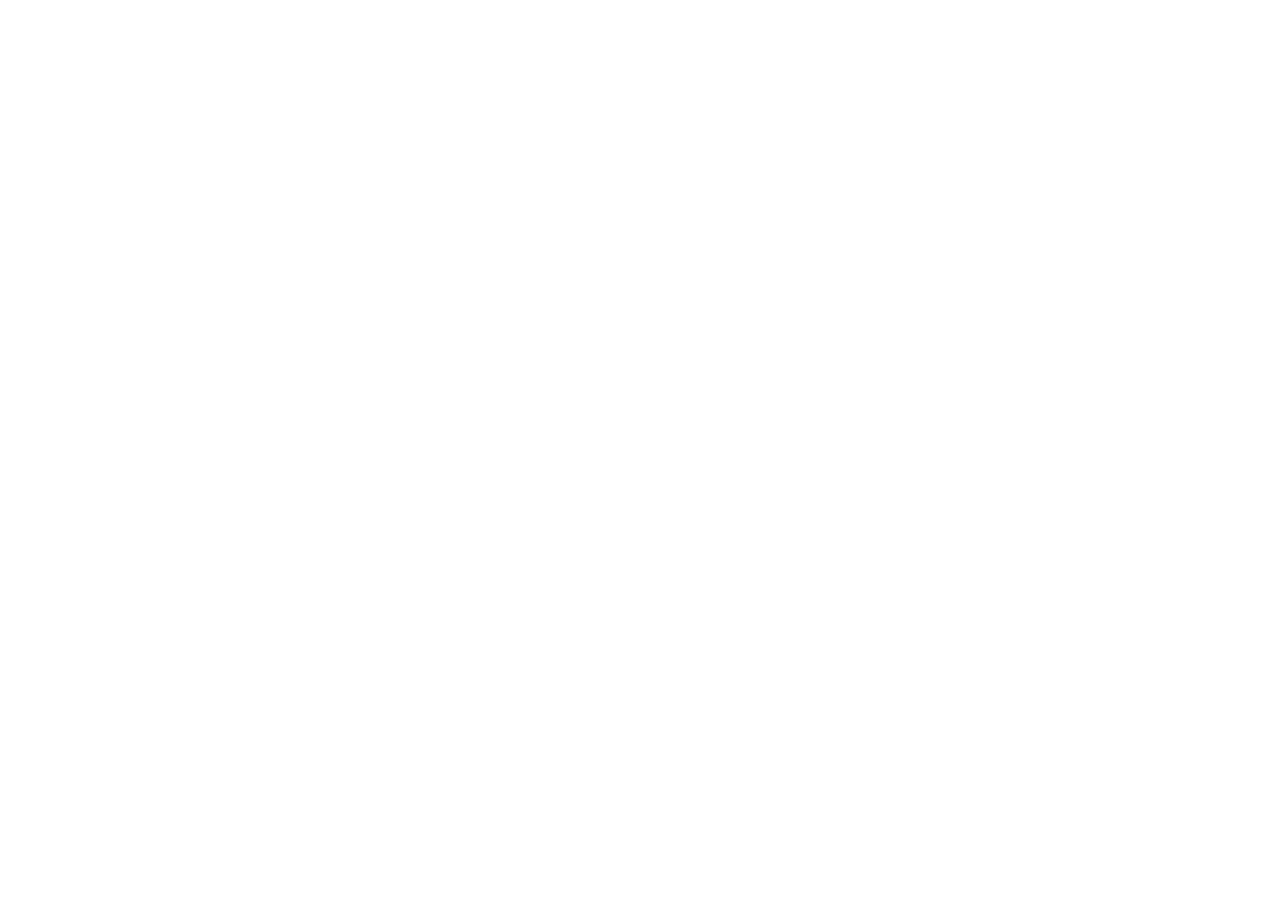
==== about.html @ e214a781 "Add poze, init html si css pagina about" ====
<!DOCTYPE html>
<html lang="en">
<head>
    <meta charset="UTF-8">
    <meta http-equiv="X-UA-Compatible" content="IE=edge">
    <meta name="viewport" content="width=device-width, initial-scale=1.0">
    <link rel="stylesheet" href="" />
    <link rel="preconnect" href="https://fonts.googleapis.com" />
    <link rel="preconnect" href="https://fonts.gstatic.com" crossorigin />
    <link
      href="https://fonts.googleapis.com/css2?family=Poppins:ital,wght@0,400;0,600;0,700;0,800;1,400;1,600;1,700;1,800&family=Rubik:wght@400;500;600;700&family=Space+Mono:wght@400;700&display=swap"
      rel="stylesheet"
    />
    <link rel="preconnect" href="https://fonts.googleapis.com" />
    <link rel="preconnect" href="https://fonts.gstatic.com" crossorigin />
    <link
      href="https://fonts.googleapis.com/css2?family=Lexend+Deca:wght@400;500;600;700;800&family=Poppins:ital,wght@0,400;0,600;0,700;0,800;1,400;1,600;1,700;1,800&family=Rubik:wght@400;500;600;700&family=Space+Mono:wght@400;700&display=swap"
      rel="stylesheet"
    />
    <title>Scoot About</title>
</head>
<body>
    
</body>
</html>
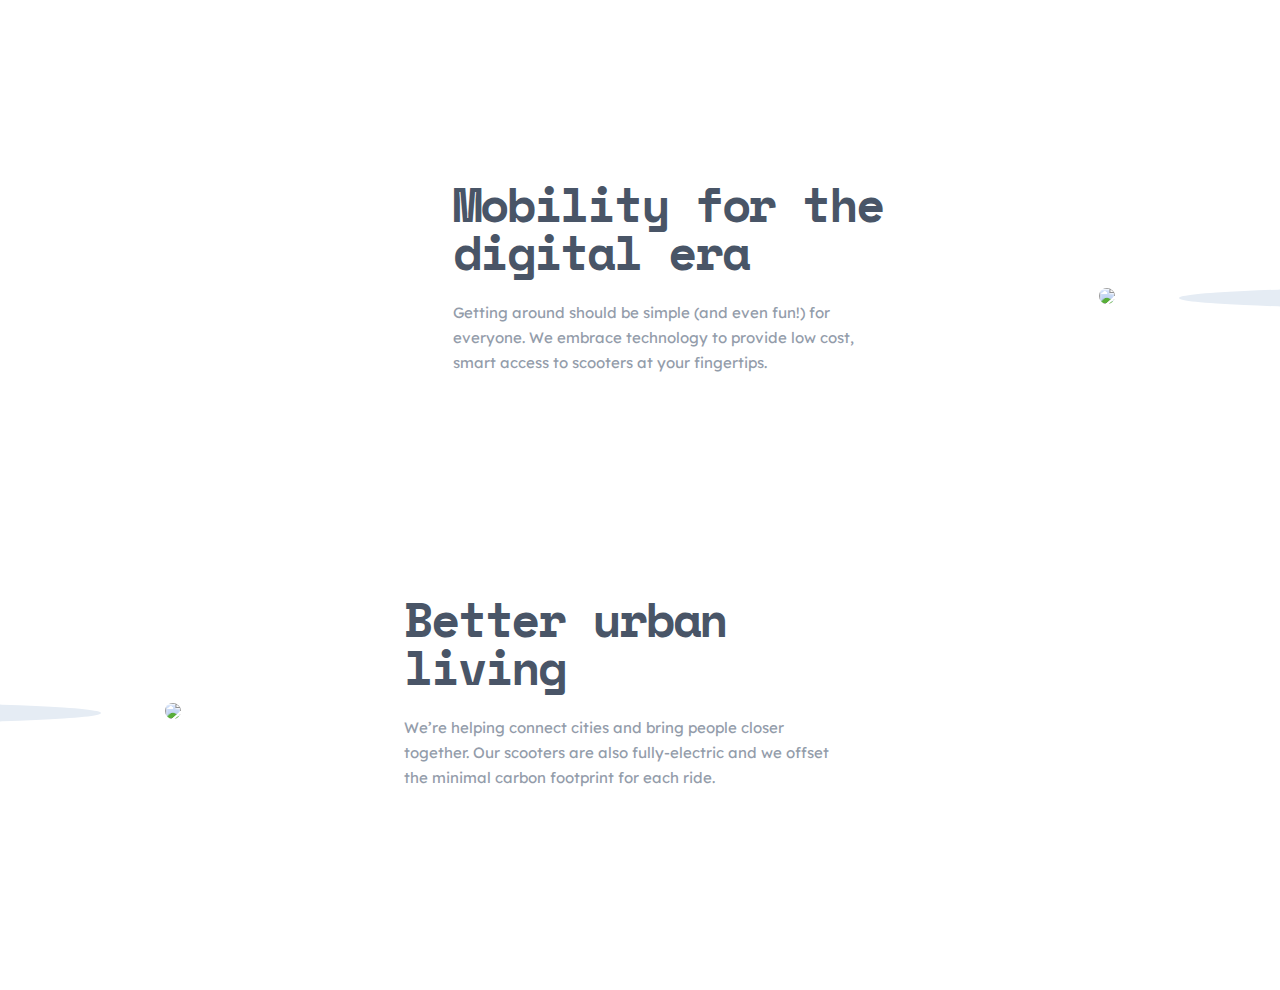
==== commit 7bedccf0: "Add sectiune-1 si sectiune-2" ====
--- a/about.html
+++ b/about.html
@@ -1,25 +1,54 @@
 <!DOCTYPE html>
 <html lang="en">
 <head>
-    <meta charset="UTF-8">
-    <meta http-equiv="X-UA-Compatible" content="IE=edge">
-    <meta name="viewport" content="width=device-width, initial-scale=1.0">
-    <link rel="stylesheet" href="" />
-    <link rel="preconnect" href="https://fonts.googleapis.com" />
-    <link rel="preconnect" href="https://fonts.gstatic.com" crossorigin />
-    <link
-      href="https://fonts.googleapis.com/css2?family=Poppins:ital,wght@0,400;0,600;0,700;0,800;1,400;1,600;1,700;1,800&family=Rubik:wght@400;500;600;700&family=Space+Mono:wght@400;700&display=swap"
-      rel="stylesheet"
-    />
-    <link rel="preconnect" href="https://fonts.googleapis.com" />
-    <link rel="preconnect" href="https://fonts.gstatic.com" crossorigin />
-    <link
-      href="https://fonts.googleapis.com/css2?family=Lexend+Deca:wght@400;500;600;700;800&family=Poppins:ital,wght@0,400;0,600;0,700;0,800;1,400;1,600;1,700;1,800&family=Rubik:wght@400;500;600;700&family=Space+Mono:wght@400;700&display=swap"
-      rel="stylesheet"
-    />
-    <title>Scoot About</title>
+  <meta charset="UTF-8">
+  <meta http-equiv="X-UA-Compatible" content="IE=edge">
+  <meta name="viewport" content="width=device-width, initial-scale=1.0">
+  <link rel="stylesheet" href="./style.about.css"/>
+  <link rel="preconnect" href="https://fonts.googleapis.com"/>
+  <link rel="preconnect" href="https://fonts.gstatic.com" crossorigin />
+  <link href="https://fonts.googleapis.com/css2?family=Poppins:ital,wght@0,400;0,600;0,700;0,800;1,400;1,600;1,700;1,800&family=Rubik:wght@400;500;600;700&family=Space+Mono:wght@400;700&display=swap" rel="stylesheet"/>
+  <link rel="preconnect" href="https://fonts.googleapis.com" />
+  <link rel="preconnect" href="https://fonts.gstatic.com" crossorigin/>
+  <link href="https://fonts.googleapis.com/css2?family=Lexend+Deca:wght@400;500;600;700;800&family=Poppins:ital,wght@0,400;0,600;0,700;0,800;1,400;1,600;1,700;1,800&family=Rubik:wght@400;500;600;700&family=Space+Mono:wght@400;700&display=swap" rel="stylesheet"/>
+  <title>Scoot About</title>
 </head>
 <body>
-    
+  <!-- Cele 3 sectiuni -->
+  <section>
+    <div class="container-cele3sectiuni">
+      <div class="section-1">
+        <div class="left-column">
+          <h2 class="header">Mobility for the digital era</h2>
+          <p class="text">Getting around should be simple (and even fun!) for everyone. We embrace technology to provide low cost, smart access to scooters at your fingertips.</p>
+        </div>
+        <div class="right-column">
+          <div>
+            <img class="picture" src="img/Picture.4.png"/>
+          </div>
+          <div class="round-picture"></div>
+          <div class="arrow">
+            <img class="arrow-1 arrow-4" src="img/Arrow.4.svg"/>
+          </div>
+        </div>
+      </div>
+    </div>
+
+    <div class="section-2"> 
+      <div class="right-column reverse-right-column">
+        <div class="round-picture reverse-round-picture"></div>
+        <div>
+          <img class="picture reverse-picture" src="img/Picture.5.png"/>
+        </div>
+        <div class="arrow reverce-arrow">
+          <img class="arrow-1 arrow-2" src="img/Arrow.2.svg"/>
+        </div>
+      </div>
+      <div class="left-column mobile-left-column">
+        <h2 class="header">Better urban living</h2>
+        <p class="text">We’re helping connect cities and bring people closer together. Our scooters are also fully-electric and we offset the minimal carbon footprint for each ride.</p>
+      </div>
+    </div>
+  </section>
 </body>
 </html>--- a/style.about.css
+++ b/style.about.css
@@ -0,0 +1,176 @@
+* {
+    padding: 0;
+    margin: 0;
+    box-sizing: border-box;  
+}
+
+
+.header { 
+    font-family: 'Space Mono', sans-serif;
+    margin-bottom: 0;
+    font-weight: 700;
+    font-size: 48px;
+    letter-spacing: -2.14286px;
+    line-height: 48px;
+    color: #495567;
+}
+
+.text {
+    font-family: 'Lexend Deca', sans-serif;
+    width: 445px;
+    font-weight: 400;
+    font-size: 15px;
+    line-height: 25px;
+    margin-top: 24px;
+    margin-bottom: 40px;
+    color: #939CAA;
+}
+
+.button-cele3sectiuni {
+    font-family: 'Space Mono', sans-serif;
+    font-size: 15px;
+    font-weight: 700;
+    text-align: center;
+    color: #FFFFFF;
+    border: none;
+    background-color: #FCB72B;
+    padding: 14px 44px;
+    cursor: pointer;
+}
+
+.button-cele3sectiuni:hover {
+    background-color: #FFFFFF;
+    color: #FCB72B;
+    border: 3px solid #FCB72B;
+    padding: 11px 41px;
+}
+
+.container-cele3sectiuni {
+    margin-top: 180px;
+    margin-bottom: 180px;
+    overflow: hidden;
+}
+
+.section-1 {
+    display: flex;
+    flex-direction: row;
+    align-items: center;
+    justify-content: end;
+}
+
+.left-column {
+    max-width: 445px;
+    margin-right: 76px;
+}
+
+.right-column {
+    display: flex;
+    flex-direction: row;
+    position: relative;
+    margin-right: -344px;
+}
+
+.reverse-right-column {
+    margin-right: 0;
+    margin-left: -344px;
+}
+
+.picture {
+    width: 445px;
+    margin: 0 64px 0 125px;
+    border-radius: 50%;
+}
+
+.reverse-picture {
+    margin: 0 223px 0 64px;
+}
+
+.round-picture {
+    background-color: #E5ECF4;
+    border-radius: 50%;
+    width: 445px;
+}
+
+
+
+.arrow {
+    position: absolute;  
+    bottom: 0;
+    right: 327px;
+}
+
+.reverce-arrow {
+    top: 0;
+}
+
+.arrow-1 {
+    width: 735px;
+}
+
+.arrow-2 {
+    padding-top: 17px;
+    padding-right: 161px;
+}
+
+.arrow-4 {
+    padding-bottom: 38px;
+}
+
+.section-2 { 
+    display: flex;
+    flex-direction: row;
+    margin-top: 143px;
+    margin-bottom: 160px;
+    align-items: center;
+}
+
+
+@media screen and(max-width: 375px) {
+    
+}
+
+
+@media screen and (max-width: 768px ) {
+    /* Cele 3 sectiuni */
+    .header {
+        margin: 0 58px;
+    }
+    .text {
+        margin: 40px 0;
+        width: auto;
+    }
+    .section-1 {
+        flex-direction: column-reverse;
+    }
+
+    .section-2 {
+        margin-top: 128px;
+        margin-bottom: 120px;
+        flex-direction: column;
+    }
+
+    .left-column {
+        max-width: 573px;
+        margin-top: 64px;
+        margin-right: 0;
+        text-align: center;
+    }
+
+    .mobile-left-column {
+        margin: 64px 98px 0;
+    }
+
+    .reverse-right-column {
+        margin-right: auto;
+    }
+
+    .arrow-2 {
+        padding-top: 17px;
+        padding-right: 161px;
+    }
+
+    .arrow-3 {
+        top: 73px;
+        left: 375px;
+    }
+}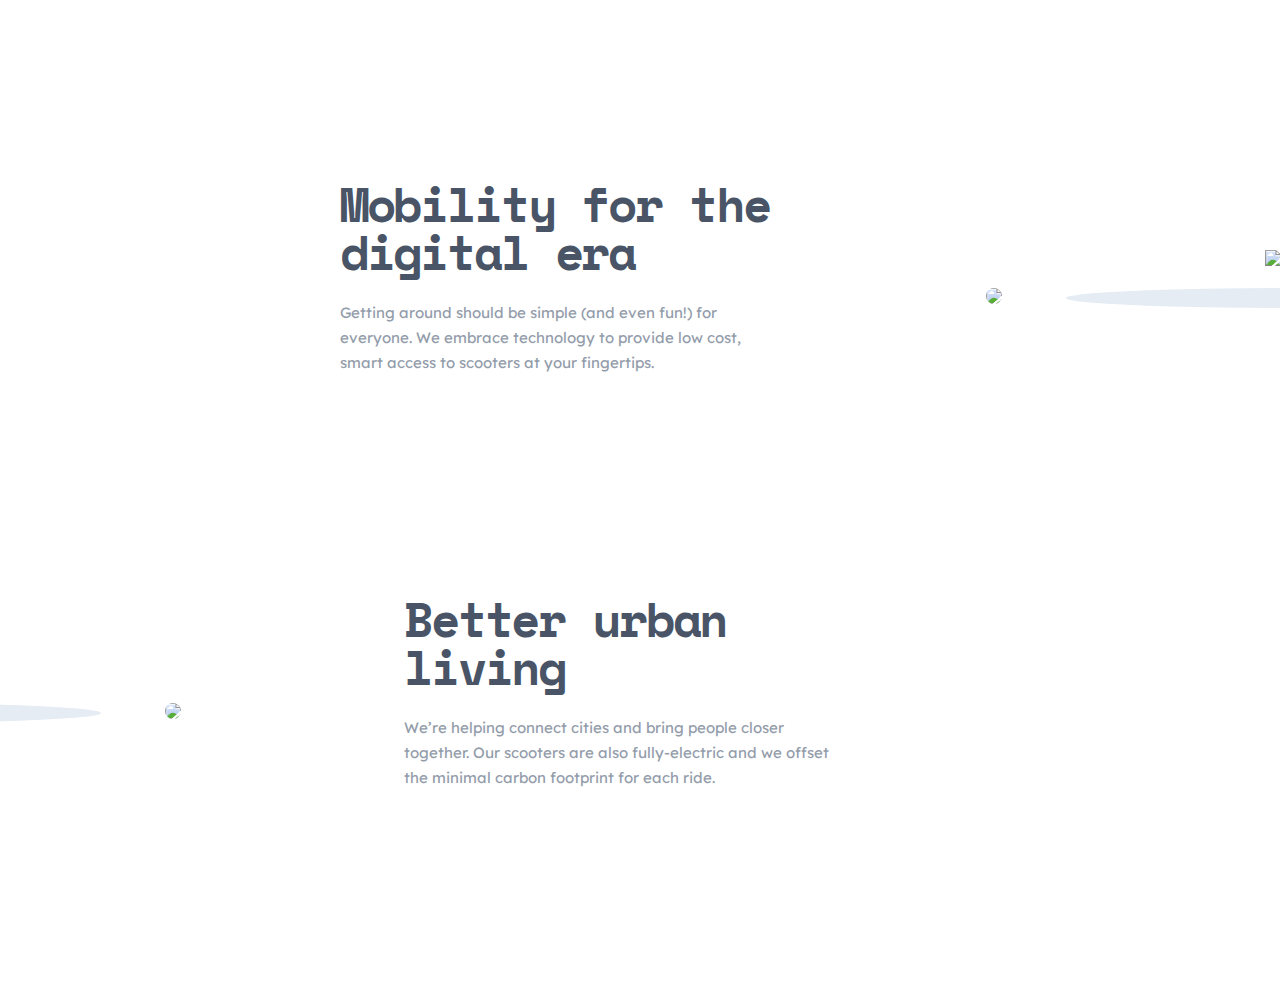
==== commit 2bcbe2f8: "Add link css" ====
--- a/about.html
+++ b/about.html
@@ -4,7 +4,7 @@
   <meta charset="UTF-8">
   <meta http-equiv="X-UA-Compatible" content="IE=edge">
   <meta name="viewport" content="width=device-width, initial-scale=1.0">
-  <link rel="stylesheet" href="./style.about.css"/>
+  <link rel="stylesheet" href="./style-about.css"/>
   <link rel="preconnect" href="https://fonts.googleapis.com"/>
   <link rel="preconnect" href="https://fonts.gstatic.com" crossorigin />
   <link href="https://fonts.googleapis.com/css2?family=Poppins:ital,wght@0,400;0,600;0,700;0,800;1,400;1,600;1,700;1,800&family=Rubik:wght@400;500;600;700&family=Space+Mono:wght@400;700&display=swap" rel="stylesheet"/>
@@ -30,8 +30,8 @@
           <div class="arrow">
             <img class="arrow-1 arrow-4" src="img/Arrow.4.svg"/>
           </div>
-        </div>
-      </div>
+  0000000000.q`      </div>
+00      </div>
     </div>
 
     <div class="section-2"> 
--- a/style-about.css
+++ b/style-about.css
@@ -0,0 +1,200 @@
+* {
+  padding: 0;
+  margin: 0;
+  box-sizing: border-box;  
+}
+
+
+.header { 
+  font-family: 'Space Mono', sans-serif;
+  margin-bottom: 0;
+  font-weight: 700;
+  font-size: 48px;
+  letter-spacing: -2.14286px;
+  line-height: 48px;
+  color: #495567;
+}
+
+.text {
+  font-family: 'Lexend Deca', sans-serif;
+  width: 445px;
+  font-weight: 400;
+  font-size: 15px;
+  line-height: 25px;
+  margin-top: 24px;
+  margin-bottom: 40px;
+  color: #939CAA;
+}
+
+.button-cele3sectiuni {
+  font-family: 'Space Mono', sans-serif;
+  font-size: 15px;
+  font-weight: 700;
+  text-align: center;
+  color: #FFFFFF;
+  border: none;
+  background-color: #FCB72B;
+  padding: 14px 44px;
+  cursor: pointer;
+}
+
+.button-cele3sectiuni:hover {
+  background-color: #FFFFFF;
+  color: #FCB72B;
+  border: 3px solid #FCB72B;
+  padding: 11px 41px;
+}
+
+.container-cele3sectiuni {
+  margin-top: 180px;
+  margin-bottom: 180px;
+  overflow: hidden;
+}
+
+.section-1 {
+  display: flex;
+  flex-direction: row;
+  align-items: center;
+  justify-content: end;
+}
+
+.left-column {
+  max-width: 445px;
+  margin-right: 76px;
+}
+
+.right-column {
+  display: flex;
+  flex-direction: row;
+  position: relative;
+  margin-right: -344px;
+}
+
+.reverse-right-column {
+  margin-right: 0;
+  margin-left: -344px;
+}
+
+.picture {
+  width: 445px;
+  margin: 0 64px 0 125px;
+  border-radius: 50%;
+}
+
+.reverse-picture {
+  margin: 0 223px 0 64px;
+}
+
+.round-picture {
+  background-color: #E5ECF4;
+  border-radius: 50%;
+  width: 445px;
+}
+
+.arrow {
+  position: absolute;  
+  bottom: 0;
+  right: 327px;
+}
+
+.reverce-arrow {
+  top: 0;
+}
+
+.arrow-1 {
+  width: 735px;
+}
+
+.arrow-2 {
+  padding-top: 17px;
+  padding-right: 161px;
+}
+
+.arrow-4 {
+  padding-bottom: 38px;
+}
+
+.section-2 { 
+  display: flex;
+  flex-direction: row;
+  margin-top: 143px;
+  margin-bottom: 160px;
+  align-items: center;
+}
+
+
+@media screen and (max-width: 768px ) {
+  /* Cele 3 sectiuni */
+  .header {
+    margin: 0 58px;
+  }
+  .text {
+    margin: 40px 0;
+    width: auto;
+  }
+  .section-1 {
+    flex-direction: column-reverse;
+  }
+
+  .section-2 {
+    margin-top: 128px;
+    margin-bottom: 120px;
+    flex-direction: column;
+  }
+
+  .left-column {
+    max-width: 573px;
+    margin-top: 64px;
+    margin-right: 0;
+    text-align: center;
+  }
+
+  .mobile-left-column {
+    margin: 64px 98px 0;
+  }
+
+  .reverse-right-column {
+    margin-right: auto;
+  }
+
+  .arrow-2 {
+    padding-top: 17px;
+    padding-right: 161px;
+}
+
+  .arrow-3 {
+    top: 73px;
+    left: 375px;
+  }
+}
+
+@media screen and(max-width: 375px) {
+  .header {
+    margin: 0 32px;
+    font-size: 32px;
+    line-height: 32px;
+    letter-spacing: -1.43px;
+  }
+
+  .text {
+    font-size: 15px;
+    line-height: 25px;
+  }
+
+  .picture{
+    width: 375px;
+  }
+
+  .round-picture {
+    display: none;
+  }
+
+  .reverse-picture {
+    display: none;
+  }
+
+  .reverse-round-picture {
+    display: none;
+  }
+
+}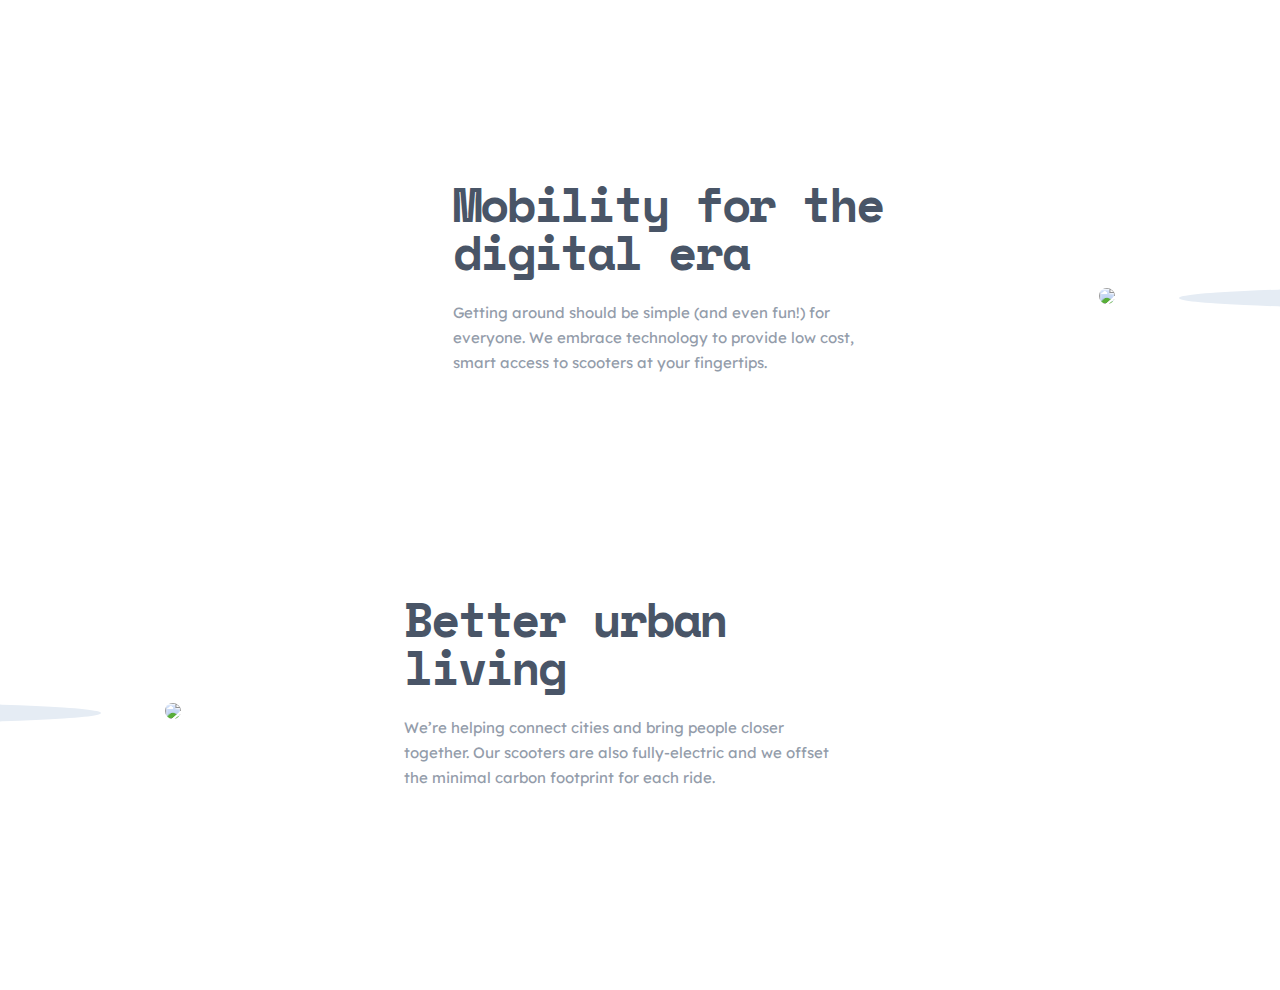
==== commit 55469f5b: "fic typo" ====
--- a/about.html
+++ b/about.html
@@ -30,15 +30,15 @@
           <div class="arrow">
             <img class="arrow-1 arrow-4" src="img/Arrow.4.svg"/>
           </div>
-  0000000000.q`      </div>
-00      </div>
+    </div>
+    </div>
     </div>
 
     <div class="section-2"> 
       <div class="right-column reverse-right-column">
         <div class="round-picture reverse-round-picture"></div>
         <div>
-          <img class="picture reverse-picture" src="img/Picture.5.png"/>
+          <img id="" class="picture reverse-picture" src="img/Picture.5.png"/>
         </div>
         <div class="arrow reverce-arrow">
           <img class="arrow-1 arrow-2" src="img/Arrow.2.svg"/>
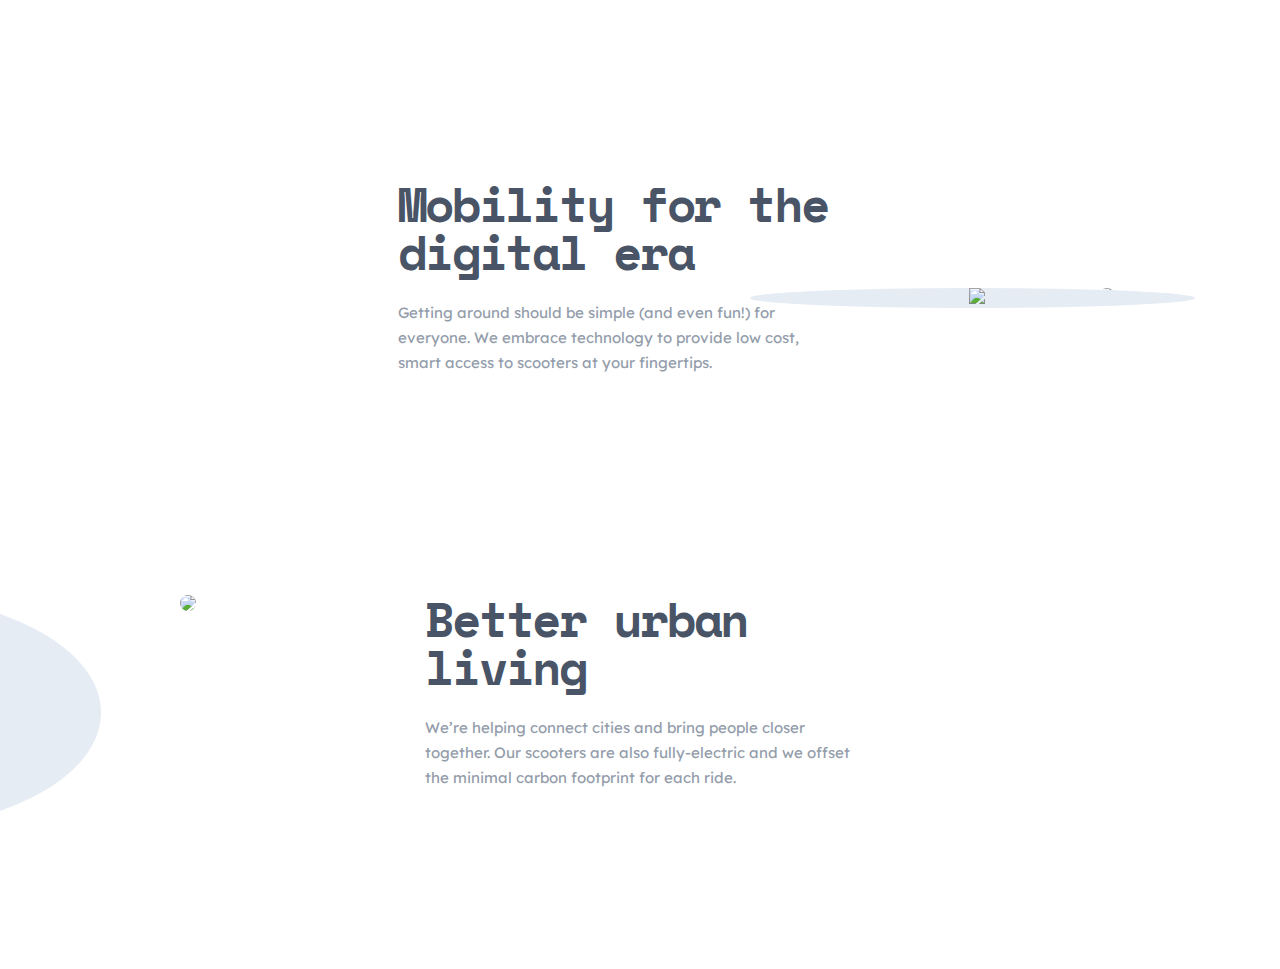
==== commit be7aca44: "fix versiune desktop si tableta" ====
--- a/about.html
+++ b/about.html
@@ -23,25 +23,25 @@
           <p class="text">Getting around should be simple (and even fun!) for everyone. We embrace technology to provide low cost, smart access to scooters at your fingertips.</p>
         </div>
         <div class="right-column">
-          <div>
+          <div class="image-wrapper">
             <img class="picture" src="img/Picture.4.png"/>
+            <div class="round-picture"></div>
+            <div class="arrow">
+              <img class="arrow-1 arrow-4" src="img/Arrow.4.svg"/>
+            </div>
           </div>
-          <div class="round-picture"></div>
-          <div class="arrow">
-            <img class="arrow-1 arrow-4" src="img/Arrow.4.svg"/>
-          </div>
-    </div>
-    </div>
+        </div>
+      </div>
     </div>
 
     <div class="section-2"> 
       <div class="right-column reverse-right-column">
         <div class="round-picture reverse-round-picture"></div>
-        <div>
-          <img id="" class="picture reverse-picture" src="img/Picture.5.png"/>
-        </div>
-        <div class="arrow reverce-arrow">
-          <img class="arrow-1 arrow-2" src="img/Arrow.2.svg"/>
+        <div class="reverse-image-wrapper">
+          <img class="picture reverse-picture" src="img/Picture.5.png"/>
+          <div class="arrow reverce-arrow">
+            <img class="arrow-1 arrow-2" src="img/Arrow.2.svg"/>
+          </div>
         </div>
       </div>
       <div class="left-column mobile-left-column">
--- a/style-about.css
+++ b/style-about.css
@@ -67,59 +67,59 @@
   display: flex;
   flex-direction: row;
   position: relative;
-  margin-right: -344px;
+  padding: 0 165px 0 180px;
 }
 
 .reverse-right-column {
-  margin-right: 0;
-  margin-left: -344px;
+  padding: 0 229px 0 180px;
+}
+
+.image-wrapper {
+  position: relative;
 }
 
 .picture {
   width: 445px;
-  margin: 0 64px 0 125px;
   border-radius: 50%;
 }
 
-.reverse-picture {
-  margin: 0 223px 0 64px;
-}
-
 .round-picture {
+  position: absolute;
+  height: 100%;
+  top: 0;
+  right: calc(-100% - 64px);
   background-color: #E5ECF4;
   border-radius: 50%;
   width: 445px;
 }
 
+.reverse-round-picture {
+  left: -344px;
+}
+
 .arrow {
   position: absolute;  
   bottom: 0;
-  right: 327px;
+  left: -130px;
+  max-width: 740px;
+  width: calc(100% +130px + 165px);
 }
 
 .reverce-arrow {
   top: 0;
-}
-
-.arrow-1 {
-  width: 735px;
-}
-
-.arrow-2 {
-  padding-top: 17px;
-  padding-right: 161px;
-}
-
-.arrow-4 {
+  right: 480px;
+  left: auto;
+}
+
+/* .arrow-4 {
   padding-bottom: 38px;
-}
+} */
 
 .section-2 { 
   display: flex;
   flex-direction: row;
   margin-top: 143px;
-  margin-bottom: 160px;
-  align-items: center;
+  margin-bottom: 139px
 }
 
 
@@ -140,6 +140,11 @@
     margin-top: 128px;
     margin-bottom: 120px;
     flex-direction: column;
+  }
+
+  .right-column {
+    padding: 0;
+    justify-content: center;
   }
 
   .left-column {
@@ -153,20 +158,20 @@
     margin: 64px 98px 0;
   }
 
-  .reverse-right-column {
-    margin-right: auto;
+  .reverse-arrow {
+    right: 420px;
   }
 
   .arrow-2 {
     padding-top: 17px;
     padding-right: 161px;
-}
+  }
 
   .arrow-3 {
     top: 73px;
-    left: 375px;
-  }
-}
+  }
+}
+
 
 @media screen and(max-width: 375px) {
   .header {
